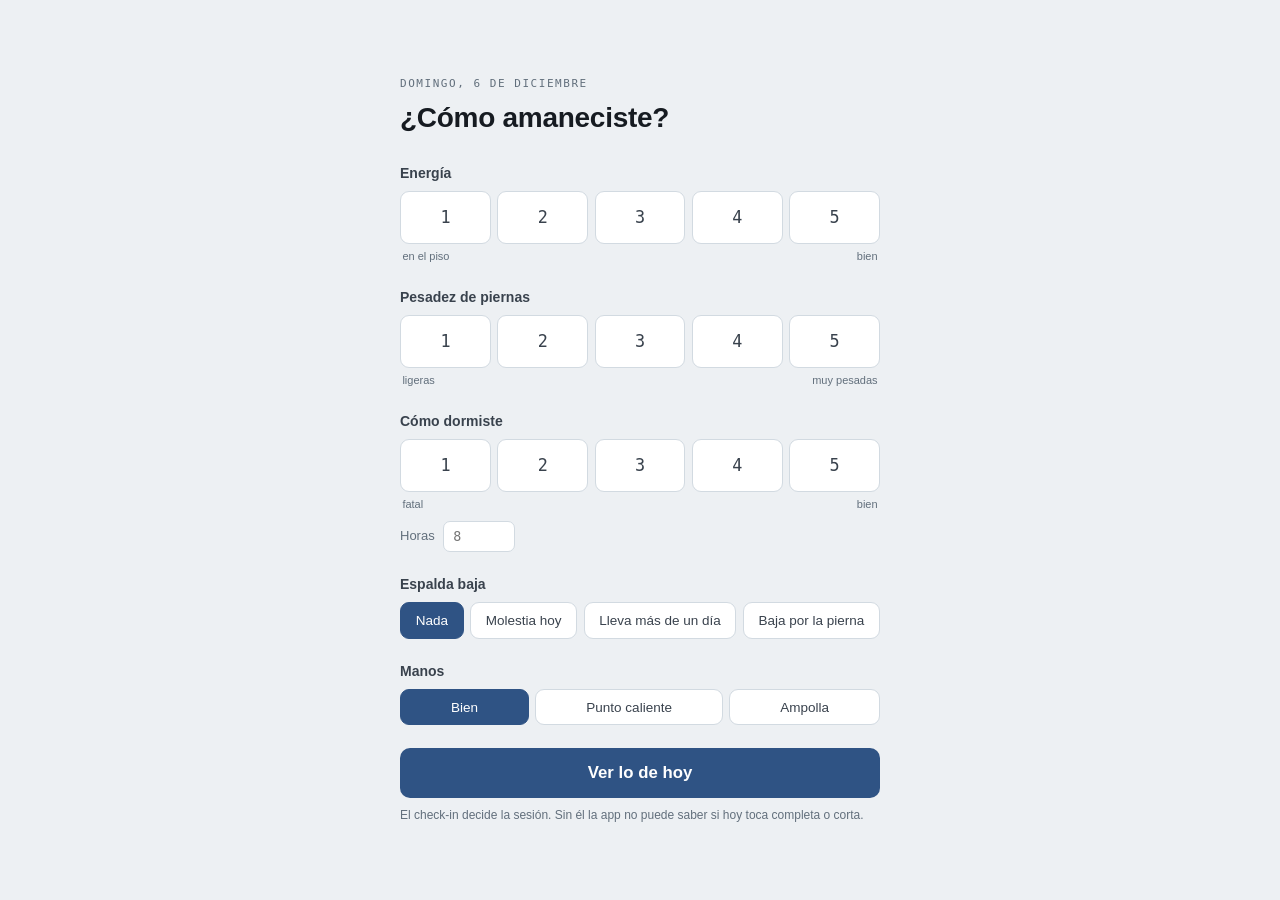
==== app/index.html @ 5e1607e6 "Actualizar rutina — 2026-09-14" ====
<!doctype html>
<html lang="es">
<head>
<meta charset="utf-8">
<meta name="viewport" content="width=device-width,initial-scale=1,viewport-fit=cover">
<title>Entrenamiento</title>
<link rel="manifest" href="manifest.webmanifest">
<meta name="theme-color" content="#2F5384" media="(prefers-color-scheme: light)">
<meta name="theme-color" content="#12161A" media="(prefers-color-scheme: dark)">
<meta name="apple-mobile-web-app-capable" content="yes">
<meta name="apple-mobile-web-app-status-bar-style" content="black-translucent">
<meta name="apple-mobile-web-app-title" content="Entreno">
<link rel="apple-touch-icon" href="icons/icon-180.png">
<link rel="icon" href="icons/icon-192.png">
<link rel="stylesheet" href="app.css">
</head>
<body>

<!-- ============ CHECK-IN — obligatorio y vinculante (Sakti 4) ============ -->
<div id="checkin" class="screen" hidden>
 <div class="ci-wrap">
 <p class="ci-kicker" id="ci-fecha"></p>
 <h1 class="ci-title" id="ci-title">¿Cómo llegas?</h1>

 <div class="ci-q">
 <label>Energía</label>
 <div class="scale" data-field="energia" role="group" aria-label="Energía del 1 al 5">
 <button type="button" data-v="1">1</button><button type="button" data-v="2">2</button><button type="button" data-v="3">3</button><button type="button" data-v="4">4</button><button type="button" data-v="5">5</button>
 </div>
 <div class="scale-ends"><span>en el piso</span><span>bien</span></div>
 </div>

 <div class="ci-q">
 <label>Pesadez de piernas</label>
 <div class="scale" data-field="piernas" role="group" aria-label="Pesadez de piernas del 1 al 5">
 <button type="button" data-v="1">1</button><button type="button" data-v="2">2</button><button type="button" data-v="3">3</button><button type="button" data-v="4">4</button><button type="button" data-v="5">5</button>
 </div>
 <div class="scale-ends"><span>ligeras</span><span>muy pesadas</span></div>
 </div>

 <div class="ci-q">
 <label>Cómo dormiste</label>
 <div class="scale" data-field="sueno_calidad" role="group" aria-label="Calidad del sueño del 1 al 5">
 <button type="button" data-v="1">1</button><button type="button" data-v="2">2</button><button type="button" data-v="3">3</button><button type="button" data-v="4">4</button><button type="button" data-v="5">5</button>
 </div>
 <div class="scale-ends"><span>fatal</span><span>bien</span></div>
 <div class="ci-horas">
 <label for="ci-horas">Horas</label>
 <input type="number" id="ci-horas" min="0" max="14" step="0.5" placeholder="8">
 </div>
 </div>

 <div class="ci-q">
 <label>Espalda baja</label>
 <div class="opcion" data-field="dolor_lumbar" role="group" aria-label="Dolor lumbar">
 <button type="button" data-v="0" aria-pressed="true">Nada</button>
 <button type="button" data-v="1">Molestia hoy</button>
 <button type="button" data-v="2">Lleva más de un día</button>
 <button type="button" data-v="3">Baja por la pierna</button>
 </div>
 </div>

 <div class="ci-q">
 <label>Manos</label>
 <div class="opcion" data-field="manos" role="group" aria-label="Estado de las manos">
 <button type="button" data-v="integra" aria-pressed="true">Bien</button>
 <button type="button" data-v="punto_caliente">Punto caliente</button>
 <button type="button" data-v="ampolla">Ampolla</button>
 </div>
 </div>

 <p class="ci-falta" id="ci-falta" hidden>Falta la energía y la pesadez de piernas: son las dos que deciden lo de hoy.</p>
 <button type="button" class="btn-primary" id="ci-go">Ver lo de hoy</button>
 <p class="ci-pie">El check-in decide la sesión. Sin él la app no puede saber si hoy toca completa o corta.</p>
 </div>
</div>

<!-- ============ APP ============ -->
<div id="app" hidden>
 <nav class="days" aria-label="Día de la semana">
 <div class="days-row" id="days-row"></div>
 <button type="button" class="badbtn" id="btn-min">Día malo — la sesión de 15 minutos</button>
 <div class="topbar">
 <div class="bar"><i id="barfill"></i></div>
 <b id="count">0 / 0</b>
 <span id="aviso" aria-live="polite"></span>
 <button type="button" class="linkbtn" id="btn-panel">progreso</button>
 </div>
 </nav>

 <main class="wrap" id="main"></main>
</div>

<!-- ============ CRONÓMETRO ============ -->
<div id="timer" class="timer" hidden>
 <div class="t-inner">
 <p class="t-label" id="t-label"></p>
 <div class="t-num" id="t-num">0:00</div>
 <p class="t-ex" id="t-ex"></p>
 <div class="t-next" id="t-next" hidden></div>
 <div class="t-actions">
 <button type="button" class="btn-ghost" id="t-less">−15s</button>
 <button type="button" class="btn-ghost" id="t-more">+15s</button>
 </div>
 <button type="button" class="btn-primary" id="t-close">Listo</button>
 </div>
</div>

<!-- ============ PANEL ============ -->
<div id="panel" class="sheet" hidden>
 <div class="sheet-inner">
 <div class="sheet-head">
 <h2>Dónde vas</h2>
 <button type="button" class="linkbtn" id="panel-close">cerrar</button>
 </div>
 <div id="panel-body"></div>
 </div>
</div>

<!-- ============ DIAGRAMA ============ -->
<div id="figbox" class="sheet" hidden>
 <div class="sheet-inner">
 <div class="sheet-head">
 <h2 id="fig-title"></h2>
 <button type="button" class="linkbtn" id="fig-close">cerrar</button>
 </div>
 <div id="fig-body" class="fig-body"></div>
 </div>
</div>

<script type="module" src="js/main.js"></script>
</body>
</html>
---- app/app.css ----
/* ============================================================
   Pole — app de entrenamiento
   Paleta: acero (fuerza) · ocre (cardio/tiempo) · ladrillo (alerta)
   ============================================================ */

:root{
  --ground:#EDF0F3;
  --surface:#FFFFFF;
  --surface-2:#E3E8ED;
  --ink:#161B21;
  --ink-2:#39424D;
  --muted:#626F7C;
  --line:#D2DAE1;
  --line-2:#BAC5CF;
  --steel:#2F5384;
  --steel-soft:#DEE7F3;
  --chalk:#8A5A08;
  --chalk-soft:#F4E9D6;
  --alarm:#9C3327;
  --alarm-soft:#F6E1DD;
  --go:#1F6B4A;
  --go-soft:#DCEDE4;
  --on-steel:#FFFFFF;
  --on-chalk:#FFFFFF;

  --f-display:"Archivo",-apple-system,BlinkMacSystemFont,"Helvetica Neue",sans-serif;
  --f-body:-apple-system,BlinkMacSystemFont,"SF Pro Text","Segoe UI",sans-serif;
  --f-mono:ui-monospace,"SF Mono",Menlo,monospace;

  --safe-t:env(safe-area-inset-top,0px);
  --safe-b:env(safe-area-inset-bottom,0px);
}
@media (prefers-color-scheme: dark){
  :root:not([data-theme="light"]){
    --ground:#12161A; --surface:#1A1F25; --surface-2:#222931;
    --ink:#E5EAEF; --ink-2:#BDC7D1; --muted:#8B98A5;
    --line:#2B333B; --line-2:#3A444E;
    --steel:#8FB4E6; --steel-soft:#1E2C40;
    --chalk:#E0AE5C; --chalk-soft:#33270F;
    --alarm:#E88C7D; --alarm-soft:#3A1F1A;
    --go:#7CC9A0; --go-soft:#152B21;
    --on-steel:#101519; --on-chalk:#101519;
  }
}
:root[data-theme="dark"]{
  --ground:#12161A; --surface:#1A1F25; --surface-2:#222931;
  --ink:#E5EAEF; --ink-2:#BDC7D1; --muted:#8B98A5;
  --line:#2B333B; --line-2:#3A444E;
  --steel:#8FB4E6; --steel-soft:#1E2C40;
  --chalk:#E0AE5C; --chalk-soft:#33270F;
  --alarm:#E88C7D; --alarm-soft:#3A1F1A;
  --go:#7CC9A0; --go-soft:#152B21;
  --on-steel:#101519; --on-chalk:#101519;
}

*{box-sizing:border-box;-webkit-tap-highlight-color:transparent}
/* Obligatorio: sin esto, display:flex de .screen/.timer/.sheet gana sobre [hidden] */
[hidden]{display:none!important}
html{-webkit-text-size-adjust:100%}
body{
  margin:0;background:var(--ground);color:var(--ink);
  font-family:var(--f-body);font-size:16px;line-height:1.5;
  -webkit-font-smoothing:antialiased;
  padding-top:var(--safe-t);
  overscroll-behavior-y:none;
}
h1,h2,h3{font-family:var(--f-display);letter-spacing:-.01em;margin:0}
button{font-family:inherit;font-size:inherit;color:inherit}
:focus-visible{outline:2px solid var(--chalk);outline-offset:2px}

.wrap{max-width:44rem;margin:0 auto;padding:0 1rem calc(3rem + var(--safe-b))}

/* ---------- botones base ---------- */
.btn-primary{
  display:block;width:100%;margin-top:1rem;
  background:var(--steel);color:var(--on-steel);
  border:none;border-radius:10px;padding:.95rem;
  font-family:var(--f-display);font-weight:700;font-size:1.05rem;cursor:pointer
}
.btn-primary:active{opacity:.85}
.btn-ghost{
  display:block;width:100%;margin-top:.5rem;
  background:transparent;color:var(--muted);
  border:1px solid var(--line);border-radius:10px;padding:.7rem;
  font-size:.938rem;cursor:pointer
}
.linkbtn{
  background:none;border:none;color:var(--muted);font-size:.813rem;
  text-decoration:underline;text-underline-offset:2px;cursor:pointer;padding:.2rem
}

/* ============ CHECK-IN ============ */
.screen{min-height:100svh;display:flex;align-items:center;justify-content:center;padding:1.2rem}
.ci-wrap{width:100%;max-width:30rem}
.ci-kicker{
  font-family:var(--f-mono);font-size:.688rem;letter-spacing:.14em;
  text-transform:uppercase;color:var(--muted);margin:0 0 .3rem
}
.ci-title{font-size:1.75rem;font-weight:700;margin:0 0 1.5rem}
.ci-q{margin-bottom:1.4rem}
.ci-q > label{
  display:block;font-size:.875rem;font-weight:600;color:var(--ink-2);margin-bottom:.45rem
}
.scale{display:grid;grid-template-columns:repeat(5,1fr);gap:.4rem}
.scale button{
  background:var(--surface);border:1px solid var(--line);border-radius:9px;
  padding:.95rem 0;font-family:var(--f-mono);font-size:1.05rem;font-weight:500;
  color:var(--ink-2);cursor:pointer
}
.scale button[aria-pressed="true"]{background:var(--steel);border-color:var(--steel);color:var(--on-steel)}
.scale-ends{
  display:flex;justify-content:space-between;
  font-size:.688rem;color:var(--muted);padding:.28rem .15rem 0
}
.flags{display:flex;flex-direction:column;gap:.4rem}
.flag{
  text-align:left;background:var(--surface);border:1px solid var(--line);
  border-radius:9px;padding:.75rem .85rem;font-size:.875rem;
  color:var(--ink-2);cursor:pointer;line-height:1.35
}
.flag[aria-pressed="true"]{background:var(--alarm-soft);border-color:var(--alarm);color:var(--ink)}

/* ============ VEREDICTO ============ */
.verdict{border-radius:12px;padding:1.3rem;border:1px solid var(--line);background:var(--surface)}
.verdict.go{background:var(--go-soft);border-color:var(--go)}
.verdict.warn{background:var(--chalk-soft);border-color:var(--chalk)}
.verdict.stop{background:var(--alarm-soft);border-color:var(--alarm)}
.verdict .v-kicker{
  font-family:var(--f-mono);font-size:.688rem;letter-spacing:.12em;
  text-transform:uppercase;margin:0 0 .35rem
}
.verdict.go .v-kicker{color:var(--go)}
.verdict.warn .v-kicker{color:var(--chalk)}
.verdict.stop .v-kicker{color:var(--alarm)}
.verdict h2{font-size:1.4rem;font-weight:700;margin:0 0 .5rem;text-wrap:balance}
.verdict p{margin:0 0 .55rem;font-size:.938rem;color:var(--ink-2)}
.verdict p:last-child{margin-bottom:0}

/* ============ SELECTOR DE DÍAS ============ */
.days{
  position:sticky;top:0;z-index:20;background:var(--ground);
  padding:.75rem 1rem .55rem;border-bottom:1px solid var(--line);
  max-width:44rem;margin:0 auto
}
.days-row{display:grid;grid-template-columns:repeat(7,1fr);gap:.3rem}
.daybtn{
  background:var(--surface);border:1px solid var(--line);border-radius:7px;
  padding:.5rem .1rem .42rem;cursor:pointer;color:var(--ink-2);
  display:flex;flex-direction:column;align-items:center;gap:.3rem;
  font-family:var(--f-display);font-weight:700;font-size:.938rem
}
.daybtn i{
  width:5px;height:5px;border-radius:50%;display:block;
  background:var(--dot,transparent);border:1px solid var(--dotb,var(--line-2))
}
.daybtn[data-kind="fuerza"]{--dot:var(--steel);--dotb:var(--steel)}
.daybtn[data-kind="cardio"]{--dot:var(--chalk);--dotb:var(--chalk)}
.daybtn[data-kind="movilidad"]{--dot:var(--muted);--dotb:var(--muted)}
.daybtn[data-kind="libre"]{--dot:transparent;--dotb:var(--line-2)}
.daybtn[aria-pressed="true"]{background:var(--steel);border-color:var(--steel);color:var(--on-steel)}
.daybtn[aria-pressed="true"] i{background:var(--on-steel);border-color:var(--on-steel)}
.daybtn[data-kind="libre"][aria-pressed="true"] i{background:transparent}
.daybtn.hecho::after{
  content:"";width:100%;height:2px;background:var(--go);border-radius:1px;margin-top:.1rem
}

.badbtn{
  width:100%;margin-top:.35rem;background:var(--surface);color:var(--ink-2);
  border:1px dashed var(--line-2);border-radius:7px;padding:.42rem;
  font-size:.813rem;font-weight:500;cursor:pointer
}
.badbtn[aria-pressed="true"]{background:var(--chalk);border-color:var(--chalk);border-style:solid;color:var(--on-chalk)}

.topbar{display:flex;align-items:center;gap:.6rem;padding-top:.5rem}
.bar{flex:1;height:4px;background:var(--surface-2);border-radius:2px;overflow:hidden}
.bar i{display:block;height:100%;width:0;background:var(--go);transition:width .2s}
.topbar b{
  font-family:var(--f-mono);font-size:.75rem;font-weight:500;
  color:var(--muted);font-variant-numeric:tabular-nums
}
#aviso{
  font-size:.75rem;font-weight:600;color:var(--go);
  opacity:0;transition:opacity .2s;white-space:nowrap
}
#aviso.visible{opacity:1}

/* ============ CABECERA DEL DÍA ============ */
.day-head{border-top:2px solid var(--ink);padding-top:.7rem;margin-top:1.5rem}
.day-head .letra{
  font-family:var(--f-display);font-weight:700;font-size:.75rem;
  letter-spacing:.12em;text-transform:uppercase;color:var(--steel)
}
.day-head h2{font-size:1.4rem;font-weight:700;margin:.1rem 0 0}
.day-note{margin:.45rem 0 .9rem;font-size:.875rem;color:var(--ink-2)}

/* selector de variante (bici / caminata) */
.variantes{display:grid;grid-template-columns:1fr 1fr;gap:.4rem;margin:0 0 .9rem}
.varbtn{
  background:var(--surface);border:1px solid var(--line);border-radius:8px;
  padding:.6rem;font-weight:600;font-size:.875rem;color:var(--ink-2);cursor:pointer
}
.varbtn[aria-pressed="true"]{background:var(--chalk);border-color:var(--chalk);color:var(--on-chalk)}

/* ============ EJERCICIOS ============ */
.ex-list{list-style:none;margin:0;padding:0;display:flex;flex-direction:column;gap:.5rem}
.ex{
  background:var(--surface);border:1px solid var(--line);border-radius:9px;padding:.8rem .85rem
}
.ex.done{background:var(--surface-2)}
.ex.done .ex-name{color:var(--muted);text-decoration:line-through}
.ex.bloqueado{opacity:.5}

.ex-head{display:flex;justify-content:space-between;gap:.7rem;align-items:baseline}
.ex-name{font-weight:600;font-size:1rem;line-height:1.25}
.ex-num{font-family:var(--f-mono);font-size:.75rem;color:var(--muted);margin-right:.4rem;font-weight:400}
.ex-dose{
  font-family:var(--f-mono);font-size:.813rem;font-weight:500;
  white-space:nowrap;font-variant-numeric:tabular-nums;color:var(--ink)
}

/* ---------- aviso de agarre ---------- */
.agarre{
  margin-top:1.4rem;background:var(--chalk-soft);border:1px solid var(--chalk);
  border-radius:9px;padding:.9rem 1rem
}
.agarre h3{font-family:var(--f-display);font-size:1rem;font-weight:700;color:var(--chalk);margin-bottom:.5rem}
.agarre p{margin:0 0 .5rem;font-size:.875rem;color:var(--ink-2);line-height:1.45}
.agarre p:last-of-type{margin-bottom:0}
.agarre strong{color:var(--ink)}
.agarre-mas{margin-top:.6rem;border-top:1px solid var(--chalk);padding-top:.5rem}
.agarre-mas summary{
  font-size:.813rem;font-weight:600;color:var(--chalk);cursor:pointer;list-style:none
}
.agarre-mas summary::-webkit-details-marker{display:none}
.agarre-mas summary::after{content:" ▾"}
.agarre-mas ul{margin:.45rem 0 0;padding-left:1.05rem;display:flex;flex-direction:column;gap:.25rem}
.agarre-mas li{font-size:.813rem;color:var(--ink-2)}

/* ---------- mapa de escalones ---------- */
.prog{margin-bottom:1rem}
.prog h3{font-family:var(--f-display);font-size:.938rem;font-weight:600;margin-bottom:.5rem}
.pr{background:var(--surface);border:1px solid var(--line);border-radius:9px;padding:.6rem .75rem;margin-bottom:.35rem}
.pr-top{display:flex;justify-content:space-between;gap:.7rem;align-items:baseline}
.pr-nom{font-size:.875rem;font-weight:600;line-height:1.2}
.pr-obj{
  font-family:var(--f-mono);font-size:.813rem;color:var(--steel);
  font-weight:500;white-space:nowrap;font-variant-numeric:tabular-nums
}
.pr-esc{display:flex;align-items:center;gap:.3rem;margin-top:.4rem;flex-wrap:wrap}
.pt{width:16px;height:4px;border-radius:2px;background:var(--surface-2);display:block;flex:none}
.pt.hecho{background:var(--go)}
.pt.aqui{background:var(--steel);width:22px}
.pr-txt{font-size:.75rem;color:var(--muted);margin-left:.25rem;line-height:1.3}

/* ---------- lo que la app decidió para hoy ---------- */
.plan{
  margin-top:.6rem;padding:.6rem .7rem;border-radius:8px;
  background:var(--steel-soft);border:1px solid var(--steel)
}
.plan-esc{display:flex;align-items:baseline;gap:.5rem;flex-wrap:wrap}
.plan-n{
  font-family:var(--f-mono);font-size:.625rem;letter-spacing:.08em;
  text-transform:uppercase;color:var(--steel);font-weight:500;
  border:1px solid var(--steel);border-radius:20px;padding:.05rem .4rem;flex:none
}
.plan-v{font-size:.875rem;font-weight:600;color:var(--ink);line-height:1.25}
.plan-prev{
  margin:.4rem 0 0;font-size:.813rem;color:var(--ink-2);
  font-variant-numeric:tabular-nums
}
.plan-prev b{font-family:var(--f-mono);color:var(--ink)}
.plan-nota{margin:.25rem 0 0;font-size:.813rem;color:var(--ink-2);line-height:1.35}
.plan-ajuste{display:flex;align-items:center;gap:.4rem;margin-top:.55rem;flex-wrap:wrap}
.aj{
  background:var(--surface);border:1px solid var(--steel);border-radius:6px;
  padding:.3rem .55rem;font-size:.75rem;font-weight:600;color:var(--steel);cursor:pointer
}
.aj:disabled{opacity:.35;cursor:default;border-color:var(--line-2);color:var(--muted)}
.aj-nota{font-size:.688rem;color:var(--muted)}

.ex-claves{margin:.45rem 0 0;padding:0 0 0 .95rem;display:flex;flex-direction:column;gap:.22rem}
.ex-claves li{font-size:.844rem;color:var(--ink-2);line-height:1.4}
.ex-prog{
  margin:.45rem 0 0;font-size:.813rem;color:var(--muted);
  background:var(--surface-2);border-radius:6px;padding:.35rem .5rem
}
.ex-prog b{color:var(--ink-2);font-weight:600}

/* series */
.series{display:flex;gap:.4rem;flex-wrap:wrap;margin-top:.7rem;align-items:center}
.serie{
  width:2.6rem;height:2.6rem;border-radius:8px;
  background:var(--surface);border:1.5px solid var(--line-2);
  font-family:var(--f-mono);font-size:.938rem;color:var(--muted);cursor:pointer
}
.serie[aria-pressed="true"]{background:var(--go);border-color:var(--go);color:var(--on-steel)}
:root[data-theme="dark"] .serie[aria-pressed="true"],
:root:not([data-theme="light"]) .serie[aria-pressed="true"]{color:var(--on-chalk)}

.ex-tools{display:flex;gap:.4rem;flex-wrap:wrap;margin-top:.6rem}
.tool{
  background:var(--surface-2);border:1px solid var(--line);border-radius:7px;
  padding:.42rem .65rem;font-size:.813rem;color:var(--ink-2);cursor:pointer;
  text-decoration:none;display:inline-block
}
.tool.play{background:var(--steel-soft);border-color:var(--steel);color:var(--steel);font-weight:600}
.tool.fig{background:var(--chalk-soft);border-color:var(--chalk);color:var(--chalk);font-weight:600}

.ex-log{display:flex;gap:.4rem;align-items:center;margin-top:.6rem}
.ex-log input{
  width:7.5rem;background:var(--ground);border:1px solid var(--line);
  border-radius:7px;padding:.42rem .55rem;font-family:var(--f-mono);
  font-size:.875rem;color:var(--ink)
}
.ex-log label{font-size:.75rem;color:var(--muted)}

/* ============ BLOQUES SIMPLES ============ */
.block{margin-top:1.6rem}
.block-head{display:flex;align-items:baseline;gap:.55rem;flex-wrap:wrap}
.block-head h3{font-size:1.05rem;font-weight:600}
.block-mins{
  font-family:var(--f-mono);font-size:.688rem;letter-spacing:.1em;
  text-transform:uppercase;color:var(--muted)
}
.block-note{margin:.25rem 0 .7rem;font-size:.875rem;color:var(--ink-2)}
.block-count{
  margin-left:auto;font-family:var(--f-mono);font-size:.75rem;font-weight:500;
  color:var(--muted);font-variant-numeric:tabular-nums;
  background:var(--surface-2);border-radius:20px;padding:.1rem .45rem
}
.block-count.full{background:var(--go);color:var(--on-steel)}
:root[data-theme="dark"] .block-count.full,
:root:not([data-theme="light"]) .block-count.full{color:var(--on-chalk)}

.simple{
  list-style:none;margin:0;padding:.15rem .85rem;
  background:var(--surface);border:1px solid var(--line);border-radius:9px
}
.simple li{
  display:grid;grid-template-columns:auto 1fr auto;gap:.7rem;align-items:start;
  padding:.6rem 0;border-bottom:1px solid var(--line)
}
.simple li:last-child{border-bottom:none}
/* el tachado va solo en el nombre: line-through se hereda y no se puede cancelar en un hijo */
.simple li.done .t{color:var(--muted);text-decoration:line-through}
.simple li.done .para{color:var(--muted);opacity:.7}
.simple .n{font-size:.875rem;line-height:1.3}
.simple .para{display:block;font-size:.75rem;color:var(--muted);margin-top:.1rem}
.simple .acts{display:flex;align-items:center;gap:.4rem}
.simple .d{
  font-family:var(--f-mono);font-size:.75rem;color:var(--muted);
  white-space:nowrap;font-variant-numeric:tabular-nums
}
.simple .logro{display:flex;align-items:center;gap:.4rem;margin-top:.35rem}
.simple .logro input{
  width:6rem;background:var(--ground);border:1px solid var(--line);
  border-radius:6px;padding:.28rem .45rem;font-family:var(--f-mono);
  font-size:.813rem;color:var(--ink);transition:border-color .2s,background .2s
}
.simple .logro label{font-size:.688rem;color:var(--muted)}
.simple li.done .logro input{border-color:var(--line-2)}

/* confirmación de guardado, en cualquier campo */
.ex-log input.ok, .simple .logro input.ok{border-color:var(--go);background:var(--go-soft)}

.mini{
  display:inline-flex;align-items:center;justify-content:center;
  width:1.7rem;height:1.7rem;flex:none;
  background:var(--surface-2);border:1px solid var(--line);border-radius:6px;
  color:var(--steel);font-size:.75rem;text-decoration:none;cursor:pointer;line-height:1
}
.mini.fig{color:var(--chalk)}
.chk-sm{width:1.5rem;height:1.5rem;margin:0}
.chk-sm:checked::after{left:.48rem;top:.22rem;width:.3rem;height:.68rem}

/* ============ DÍA LIBRE ============ */
.libre{
  margin-top:1rem;background:var(--surface);border:1px solid var(--line);
  border-radius:10px;padding:1.1rem
}
.libre p{margin:0 0 .75rem;font-size:.938rem;color:var(--ink-2)}
.libre p:last-child{margin-bottom:0}
.libre strong{color:var(--ink)}

/* ============ REGLA + ALERTAS ============ */
.regla{
  border-left:3px solid var(--alarm);background:var(--alarm-soft);
  padding:.7rem .85rem;border-radius:0 6px 6px 0;margin-top:1.5rem
}
.regla p{margin:0;font-size:.875rem;color:var(--ink-2)}
.regla strong{color:var(--ink)}

.alertas{
  margin-top:1.4rem;border:1px solid var(--alarm);background:var(--alarm-soft);
  border-radius:9px;padding:.85rem 1rem
}
.alertas h3{font-size:.938rem;color:var(--alarm);margin-bottom:.5rem}
.alertas ul{margin:0;padding-left:1.05rem;display:flex;flex-direction:column;gap:.35rem}
.alertas li{font-size:.844rem;color:var(--ink-2)}
.alertas b{color:var(--ink)}

.foot{margin-top:1.6rem;font-size:.813rem;color:var(--muted)}
.foot p{margin:0 0 .6rem}
.foot strong{color:var(--ink-2)}
.foot .fin{
  display:flex;gap:.5rem;flex-wrap:wrap;
  margin-top:1rem;padding-top:1rem;border-top:1px solid var(--line)
}

/* ---------- cierre de sesión ---------- */
.cierre{
  margin-top:1.6rem;background:var(--surface);border:1px solid var(--line);
  border-radius:10px;padding:1rem;text-align:center
}
.cierre.hecho{background:var(--go-soft);border-color:var(--go)}
.ci-det{margin:0 0 .2rem;font-size:.875rem;color:var(--ink-2)}
.ci-det b{font-family:var(--f-mono);color:var(--ink)}
.ci-ok{margin:0 0 .25rem;font-family:var(--f-display);font-size:1.05rem;font-weight:700;color:var(--go)}
.ci-pie{margin:.5rem 0 0;font-size:.75rem;color:var(--muted)}
.cierre .btn-primary{margin-top:.6rem}
.cierre .btn-ghost{margin-top:.5rem}

.cierre-res .cr-tit{
  margin:0 0 .7rem;font-family:var(--f-display);font-size:1.25rem;font-weight:700
}
ul.rc{list-style:none;margin:0;padding:0;display:flex;flex-direction:column;gap:.4rem}
ul.rc li{
  background:var(--surface);border:1px solid var(--line);border-left-width:3px;
  border-radius:8px;padding:.55rem .7rem
}
ul.rc li b{display:block;font-size:.875rem}
ul.rc li span{
  display:block;font-size:.813rem;color:var(--ink-2);margin-top:.1rem;
  font-variant-numeric:tabular-nums
}
ul.rc li.rc-sube{border-left-color:var(--go)}
ul.rc li.rc-baja{border-left-color:var(--chalk)}
ul.rc li.rc-igual{border-left-color:var(--line-2)}

/* ============ CRONÓMETRO ============ */
.timer{
  position:fixed;inset:0;z-index:100;
  background:var(--ground);display:flex;align-items:center;justify-content:center;
  padding:calc(1.5rem + var(--safe-t)) 1.5rem calc(1.5rem + var(--safe-b))
}
.timer.ring{background:var(--go-soft)}
.t-inner{width:100%;max-width:24rem;text-align:center}
.t-label{
  font-family:var(--f-mono);font-size:.75rem;letter-spacing:.14em;
  text-transform:uppercase;color:var(--muted);margin:0 0 .5rem
}
.t-num{
  font-family:var(--f-mono);font-size:4.6rem;font-weight:500;line-height:1;
  font-variant-numeric:tabular-nums;color:var(--ink)
}
.timer.ring .t-num{color:var(--go)}
.t-ex{margin:.7rem 0 0;font-size:1rem;font-weight:600;color:var(--ink-2)}
.t-next{
  margin-top:1.3rem;padding:.85rem .9rem;text-align:left;
  background:var(--surface);border:1px solid var(--line);border-radius:10px
}
.tn-kicker{
  margin:0;font-family:var(--f-mono);font-size:.688rem;letter-spacing:.12em;
  text-transform:uppercase;color:var(--muted)
}
.tn-name{margin:.15rem 0 0;font-family:var(--f-display);font-size:1.15rem;font-weight:700;line-height:1.2}
.tn-dose{
  margin:.2rem 0 0;font-family:var(--f-mono);font-size:.875rem;
  color:var(--steel);font-weight:500;font-variant-numeric:tabular-nums
}
.tn-clave{margin:.4rem 0 0;font-size:.813rem;color:var(--ink-2);line-height:1.35}

.t-actions{display:grid;grid-template-columns:1fr 1fr;gap:.5rem;margin-top:1.2rem}
.t-actions .btn-ghost{margin-top:0}

/* ============ HOJAS (panel / infografía) ============ */
.sheet{
  position:fixed;inset:0;z-index:90;background:rgba(0,0,0,.35);
  display:flex;align-items:flex-end;justify-content:center
}
.sheet-inner{
  width:100%;max-width:44rem;max-height:90svh;overflow-y:auto;
  background:var(--ground);border-radius:14px 14px 0 0;
  padding:1rem 1rem calc(2rem + var(--safe-b))
}
.sheet-head{
  display:flex;justify-content:space-between;align-items:baseline;
  gap:1rem;margin-bottom:.9rem;position:sticky;top:0;
  background:var(--ground);padding-bottom:.5rem
}
.sheet-head h2{font-size:1.15rem;font-weight:700}

.stats{display:grid;grid-template-columns:1fr 1fr;gap:.5rem}
.stat{background:var(--surface);border:1px solid var(--line);border-radius:9px;padding:.75rem .8rem}
.stat b{
  display:block;font-family:var(--f-mono);font-size:1.75rem;font-weight:500;
  line-height:1.1;color:var(--ink);font-variant-numeric:tabular-nums
}
.stat span{display:block;font-size:.75rem;color:var(--muted);margin-top:.2rem}
.stat.wide{grid-column:1/-1}

.puerta{
  margin-top:.8rem;background:var(--surface);border:1px solid var(--line);
  border-radius:9px;padding:.85rem
}
.puerta h3{font-size:.938rem;margin-bottom:.5rem}
.puerta ul{list-style:none;margin:0;padding:0;display:flex;flex-direction:column;gap:.38rem}
.puerta li{display:flex;gap:.5rem;align-items:baseline;font-size:.875rem;color:var(--ink-2)}
.puerta li .mark{font-family:var(--f-mono);font-weight:500;flex:none;width:1.2rem}
.puerta li.ok .mark{color:var(--go)}
.puerta li.no .mark{color:var(--muted)}
.puerta .verdicto{margin:.7rem 0 0;font-size:.875rem;color:var(--ink-2)}

/* ---------- estado del modo sin conexión ---------- */
.offline{border-radius:9px;padding:.8rem .85rem;border:1px solid var(--line);background:var(--surface)}
.offline.ok{background:var(--go-soft);border-color:var(--go)}
.offline.warn{background:var(--chalk-soft);border-color:var(--chalk)}
.offline.bad{background:var(--alarm-soft);border-color:var(--alarm)}
.off-head{display:flex;align-items:center;gap:.5rem;font-size:.938rem}
.off-dot{width:9px;height:9px;border-radius:50%;flex:none;background:var(--muted)}
.offline.ok .off-dot{background:var(--go)}
.offline.warn .off-dot{background:var(--chalk)}
.offline.bad .off-dot{background:var(--alarm)}
.off-det{margin:.35rem 0 0;font-size:.844rem;color:var(--ink-2);line-height:1.4}
.offline .btn-ghost{margin-top:.6rem;background:var(--surface)}

/* ---------- historial de sesiones ---------- */
.hist{margin-top:1.1rem}
.hist h3{font-family:var(--f-display);font-size:.938rem;font-weight:600;margin-bottom:.5rem}
.hist-vacio{font-size:.875rem;color:var(--muted);margin:0}
.hs{
  background:var(--surface);border:1px solid var(--line);border-radius:9px;
  margin-bottom:.35rem;overflow:hidden
}
.hs summary{
  display:flex;align-items:center;gap:.7rem;padding:.65rem .8rem;
  cursor:pointer;list-style:none
}
.hs summary::-webkit-details-marker{display:none}
.hs-fecha{
  font-family:var(--f-mono);font-size:.75rem;color:var(--muted);
  white-space:nowrap;min-width:5.6rem
}
.hs-dia{flex:1;font-size:.875rem;font-weight:600;line-height:1.2}
.hs-marca{
  font-family:var(--f-mono);font-size:.75rem;color:var(--muted);
  background:var(--surface-2);border-radius:20px;padding:.1rem .5rem;flex:none
}
.hs-marca.ok{background:var(--go);color:var(--on-steel)}
:root[data-theme="dark"] .hs-marca.ok,
:root:not([data-theme="light"]) .hs-marca.ok{color:var(--on-chalk)}
.hs-cuerpo{padding:0 .8rem .75rem;border-top:1px solid var(--line);padding-top:.6rem}
.hs-meta{margin:0 0 .35rem;font-size:.813rem;color:var(--muted)}
.hs-sin{font-style:italic}
.hs-logros{margin:.2rem 0 0;padding-left:1rem;display:flex;flex-direction:column;gap:.2rem}
.hs-logros li{font-size:.813rem;color:var(--ink-2)}
.hs-logros b{font-family:var(--f-mono);color:var(--ink)}

.aviso-csv{margin:.4rem 0 0;font-size:.75rem;color:var(--muted);line-height:1.35}
.semanas{margin-top:.9rem;display:flex;flex-direction:column;gap:.4rem}
.sem{background:var(--surface);border:1px solid var(--line);border-radius:9px;padding:.65rem .75rem}
.sem.actual{border-color:var(--steel);background:var(--steel-soft)}
.sem b{
  font-family:var(--f-mono);font-size:.688rem;letter-spacing:.08em;
  text-transform:uppercase;color:var(--steel)
}
.sem span{display:block;font-size:.813rem;color:var(--ink-2);margin-top:.15rem}

.fig-body{background:var(--surface);border:1px solid var(--line);border-radius:9px;padding:.8rem}
.fig-body svg,.fig-body img{width:100%;height:auto;display:block}
.fig-claves{margin:.8rem 0 0;padding-left:1.05rem;display:flex;flex-direction:column;gap:.3rem}
.fig-claves li{font-size:.875rem;color:var(--ink-2)}

@media (min-width:34rem){
  .stats{grid-template-columns:repeat(3,1fr)}
}
@media (prefers-reduced-motion: reduce){
  *{transition:none!important;animation:none!important}
}

/* ============================================================
   Elementos del sistema de progresión
   ============================================================ */

/* check-in ampliado */
.opcion{display:flex;flex-wrap:wrap;gap:.4rem}
.opcion button{
  flex:1 1 auto;background:var(--surface);border:1px solid var(--line);
  border-radius:9px;padding:.6rem .7rem;font-size:.844rem;color:var(--ink-2);cursor:pointer
}
.opcion button[aria-pressed="true"]{background:var(--steel);border-color:var(--steel);color:var(--on-steel)}
.opcion button[data-v="3"][aria-pressed="true"],
.opcion button[data-v="ampolla"][aria-pressed="true"]{background:var(--alarm);border-color:var(--alarm)}
.ci-horas{display:flex;align-items:center;gap:.5rem;margin-top:.5rem}
.ci-horas label{font-size:.813rem;color:var(--muted)}
.ci-horas input{
  width:4.5rem;background:var(--surface);border:1px solid var(--line);
  border-radius:7px;padding:.45rem .6rem;font-family:var(--f-mono);color:var(--ink)
}
.ci-falta{margin:.6rem 0 0;font-size:.844rem;color:var(--alarm)}

/* motivo del bloqueo o del recorte */
.motivo{border-radius:9px;padding:.8rem .9rem;margin:.6rem 0 0}
.motivo.stop{background:var(--alarm-soft);border:1px solid var(--alarm)}
.motivo.warn{background:var(--chalk-soft);border:1px solid var(--chalk)}
.motivo p{margin:0;font-size:.875rem;color:var(--ink-2);line-height:1.45}

/* RPE en el registro */
.ex-log .rpe{width:3.4rem}
.rpe-lbl{font-size:.688rem;color:var(--muted)}
.tool.activo{background:var(--chalk);border-color:var(--chalk);color:var(--on-chalk)}
.tag-tut{
  font-family:var(--f-mono);font-size:.625rem;background:var(--chalk-soft);
  color:var(--chalk);border-radius:20px;padding:.05rem .35rem;margin-left:.25rem
}

/* árbol */
.arbol{margin-bottom:1rem}
.arbol h3{font-family:var(--f-display);font-size:.938rem;font-weight:600;margin-bottom:.3rem}
.arbol-meta{margin:0 0 .6rem;font-size:.813rem;color:var(--muted);line-height:1.4}
.arbol-lista{display:flex;flex-direction:column;gap:.2rem}
.nodo{
  display:flex;align-items:center;gap:.6rem;padding:.42rem .6rem;
  background:var(--surface);border:1px solid var(--line);border-radius:7px
}
.nodo.dominado{background:var(--go-soft);border-color:var(--go)}
.nodo.disponible{border-color:var(--steel)}
.nodo.bloqueado{opacity:.5}
.nodo-id{
  font-family:var(--f-mono);font-size:.625rem;color:var(--muted);
  min-width:3.6rem;letter-spacing:.04em
}
.nodo-nom{flex:1;font-size:.813rem;line-height:1.25}
.nodo-est{font-size:.813rem;flex:none}
.nodo.dominado .nodo-est{color:var(--go)}
.arbol-hoy{margin:.5rem 0 0;font-size:.75rem;color:var(--steel);line-height:1.4}

/* puerta médica */
.puerta-med{
  margin-top:.9rem;background:var(--chalk-soft);border:1px solid var(--chalk);
  border-radius:9px;padding:.85rem
}
.puerta-med.ok{background:var(--go-soft);border-color:var(--go)}
.puerta-med h3{font-family:var(--f-display);font-size:.938rem;margin-bottom:.35rem}
.pm-nota{margin:0 0 .6rem;font-size:.844rem;color:var(--ink-2);line-height:1.45}
.pm-campos{display:flex;gap:.6rem;flex-wrap:wrap}
.pm-campos label{display:flex;flex-direction:column;gap:.2rem;font-size:.75rem;color:var(--muted)}
.pm-campos input{
  background:var(--surface);border:1px solid var(--line);border-radius:7px;
  padding:.42rem .5rem;font-family:var(--f-mono);font-size:.813rem;color:var(--ink)
}

/* editor de calendario */
.cal-nota{font-size:.844rem;color:var(--ink-2);margin:0 0 .8rem;line-height:1.45}
.cal-fila{
  display:flex;align-items:center;justify-content:space-between;gap:.8rem;
  background:var(--surface);border:1px solid var(--line);border-radius:8px;
  padding:.5rem .7rem;margin-bottom:.3rem
}
.cal-fila span{font-size:.875rem;font-weight:600}
.cal-fila select{
  background:var(--ground);border:1px solid var(--line);border-radius:6px;
  padding:.35rem .5rem;font-size:.813rem;color:var(--ink);max-width:60%
}
.cal-aviso{margin:.6rem 0 0;font-size:.844rem;color:var(--alarm);min-height:1.2em}

/* aviso de almacenamiento lleno */
.aviso-cuota{
  background:var(--alarm);color:#fff;padding:.7rem 1rem;font-size:.875rem;
  font-weight:600;text-align:center;line-height:1.4
}
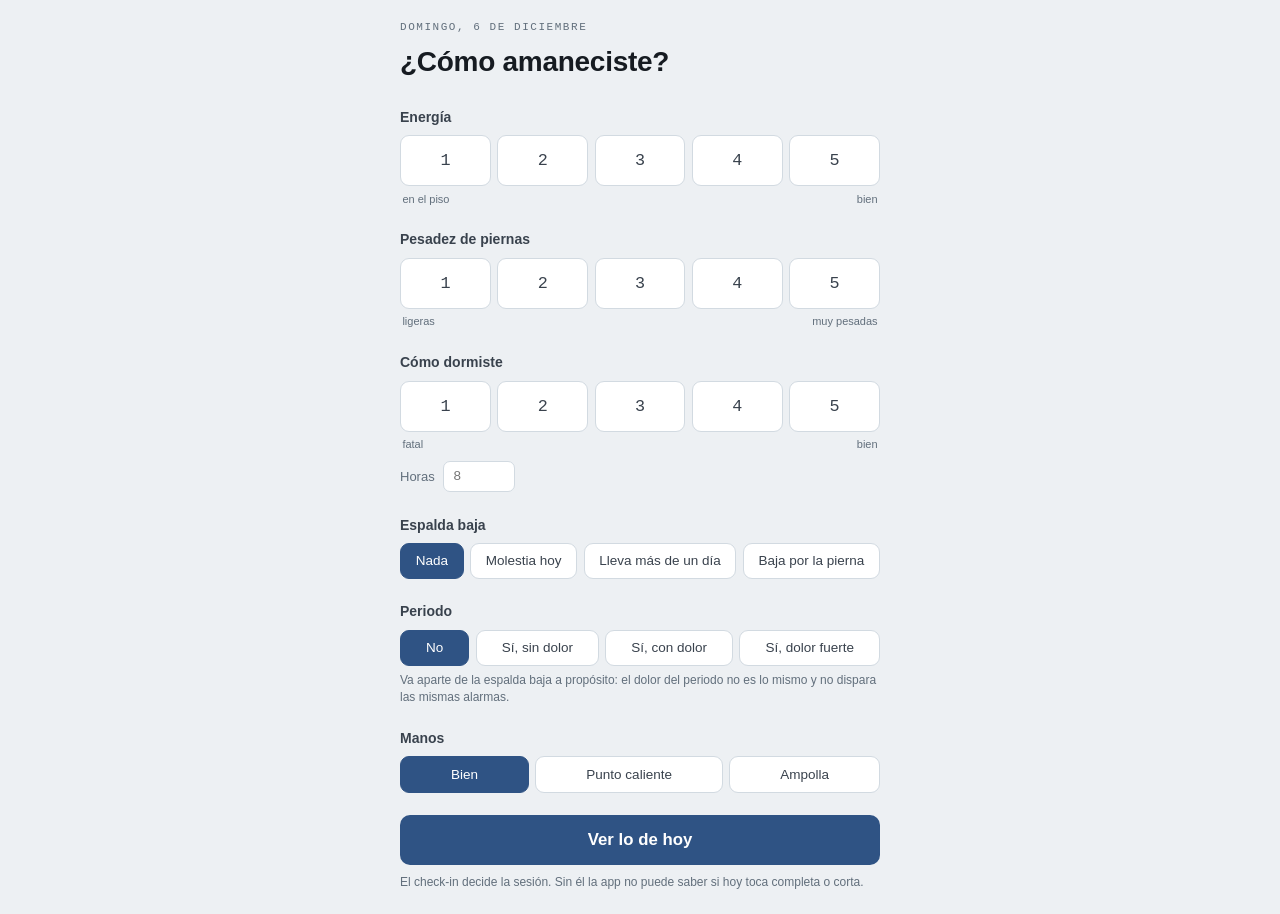
==== commit cd1c4e2f: "Actualizar rutina — 2026-09-21" ====
--- a/app/index.html
+++ b/app/index.html
@@ -12,6 +12,12 @@
 <meta name="apple-mobile-web-app-title" content="Entreno">
 <link rel="apple-touch-icon" href="icons/icon-180.png">
 <link rel="icon" href="icons/icon-192.png">
+<!-- Con un token de escritura en este origen, el CSP deja de ser teatro:
+ es lo que impide que un script ajeno lo exfiltre. (Bruja, condición 5) -->
+<meta http-equiv="Content-Security-Policy"
+ content="default-src 'self'; script-src 'self'; style-src 'self' 'unsafe-inline';
+ img-src 'self' data:; connect-src 'self' https://api.github.com;
+ object-src 'none'; base-uri 'none'; form-action 'none'">
 <link rel="stylesheet" href="app.css">
 </head>
 <body>
@@ -58,6 +64,17 @@
  <button type="button" data-v="2">Lleva más de un día</button>
  <button type="button" data-v="3">Baja por la pierna</button>
  </div>
+ </div>
+
+ <div class="ci-q">
+ <label>Periodo</label>
+ <div class="opcion" data-field="ciclo" role="group" aria-label="Periodo">
+ <button type="button" data-v="0" aria-pressed="true">No</button>
+ <button type="button" data-v="1">Sí, sin dolor</button>
+ <button type="button" data-v="2">Sí, con dolor</button>
+ <button type="button" data-v="3">Sí, dolor fuerte</button>
+ </div>
+ <p class="ci-pie-q">Va aparte de la espalda baja a propósito: el dolor del periodo no es lo mismo y no dispara las mismas alarmas.</p>
  </div>
 
  <div class="ci-q">
--- a/app/app.css
+++ b/app/app.css
@@ -210,12 +210,14 @@
 .ex.done .ex-name{color:var(--muted);text-decoration:line-through}
 .ex.bloqueado{opacity:.5}
 
-.ex-head{display:flex;justify-content:space-between;gap:.7rem;align-items:baseline}
-.ex-name{font-weight:600;font-size:1rem;line-height:1.25}
+/* Con flex-wrap, una dosis larga baja a su propia línea en vez de
+   empujar el nombre fuera de la pantalla. */
+.ex-head{display:flex;flex-wrap:wrap;justify-content:space-between;gap:.2rem .7rem;align-items:baseline}
+.ex-name{font-weight:600;font-size:1rem;line-height:1.25;min-width:0;flex:1 1 auto;overflow-wrap:anywhere}
 .ex-num{font-family:var(--f-mono);font-size:.75rem;color:var(--muted);margin-right:.4rem;font-weight:400}
 .ex-dose{
-  font-family:var(--f-mono);font-size:.813rem;font-weight:500;
-  white-space:nowrap;font-variant-numeric:tabular-nums;color:var(--ink)
+  font-family:var(--f-mono);font-size:.813rem;font-weight:500;flex:0 1 auto;
+  white-space:normal;overflow-wrap:anywhere;font-variant-numeric:tabular-nums;color:var(--ink)
 }
 
 /* ---------- aviso de agarre ---------- */
@@ -336,20 +338,26 @@
   list-style:none;margin:0;padding:.15rem .85rem;
   background:var(--surface);border:1px solid var(--line);border-radius:9px
 }
+/* minmax(0,1fr) y no 1fr: sin el mínimo en 0, un hijo largo (la dosis) empuja
+   la columna y el texto se sale de la pantalla en vez de partirse. */
 .simple li{
-  display:grid;grid-template-columns:auto 1fr auto;gap:.7rem;align-items:start;
+  display:grid;grid-template-columns:auto minmax(0,1fr) auto;gap:.7rem;align-items:start;
   padding:.6rem 0;border-bottom:1px solid var(--line)
 }
 .simple li:last-child{border-bottom:none}
 /* el tachado va solo en el nombre: line-through se hereda y no se puede cancelar en un hijo */
 .simple li.done .t{color:var(--muted);text-decoration:line-through}
 .simple li.done .para{color:var(--muted);opacity:.7}
-.simple .n{font-size:.875rem;line-height:1.3}
+.simple .n{font-size:.875rem;line-height:1.3;min-width:0}
+.simple .t{display:block;overflow-wrap:anywhere}
 .simple .para{display:block;font-size:.75rem;color:var(--muted);margin-top:.1rem}
-.simple .acts{display:flex;align-items:center;gap:.4rem}
+.simple .acts{display:flex;align-items:center;gap:.4rem;flex:none}
+/* La dosis va DEBAJO del nombre, no a su lado: "8 basculaciones, rango medio"
+   no cabe en una columna lateral, y al forzarla se salía de la pantalla. */
 .simple .d{
-  font-family:var(--f-mono);font-size:.75rem;color:var(--muted);
-  white-space:nowrap;font-variant-numeric:tabular-nums
+  display:block;margin-top:.15rem;
+  font-family:var(--f-mono);font-size:.719rem;color:var(--chalk);
+  white-space:normal;overflow-wrap:anywhere;font-variant-numeric:tabular-nums
 }
 .simple .logro{display:flex;align-items:center;gap:.4rem;margin-top:.35rem}
 .simple .logro input{
@@ -650,6 +658,29 @@
   padding:.42rem .5rem;font-family:var(--f-mono);font-size:.813rem;color:var(--ink)
 }
 
+/* temporada del taller — misma caja que la puerta médica, otro acento */
+.taller{
+  margin-top:.9rem;background:var(--chalk-soft);border:1px solid var(--chalk);
+  border-radius:9px;padding:.85rem
+}
+.taller.activa{border-left:3px solid var(--chalk)}
+.taller.fin{background:var(--go-soft);border-color:var(--go)}
+.taller h3{font-family:var(--f-display);font-size:.938rem;margin-bottom:.35rem}
+.taller-nota{margin:0 0 .6rem;font-size:.844rem;color:var(--ink-2);line-height:1.45}
+.taller .pm-campos{margin-bottom:.6rem}
+.taller-horario{display:flex;flex-direction:column;gap:.4rem;margin-bottom:.6rem}
+.taller-fila{display:flex;gap:.4rem;align-items:center}
+.taller-fila select,.taller-fila input{
+  flex:1;min-width:0;background:var(--surface);border:1px solid var(--line);
+  border-radius:7px;padding:.42rem .5rem;font-size:.813rem;color:var(--ink)
+}
+.taller-fila input{font-family:var(--f-mono)}
+.taller-hoy{
+  margin:0 0 .6rem;padding:.5rem .6rem;border-radius:7px;
+  background:var(--steel-soft);color:var(--ink-2);
+  font-size:.813rem;line-height:1.4
+}
+
 /* editor de calendario */
 .cal-nota{font-size:.844rem;color:var(--ink-2);margin:0 0 .8rem;line-height:1.45}
 .cal-fila{
@@ -657,11 +688,36 @@
   background:var(--surface);border:1px solid var(--line);border-radius:8px;
   padding:.5rem .7rem;margin-bottom:.3rem
 }
-.cal-fila span{font-size:.875rem;font-weight:600}
+.cal-fila span{font-size:.875rem;font-weight:600;display:flex;flex-direction:column;gap:.1rem}
+.ciclo{
+  margin-top:.9rem;background:var(--surface);border:1px solid var(--line);
+  border-radius:9px;padding:.85rem
+}
+.ciclo h3{font-family:var(--f-display);font-size:.938rem;margin-bottom:.35rem}
+.ciclo-nota{margin:0 0 .6rem;font-size:.844rem;color:var(--ink-2);line-height:1.45}
+.ciclo-dato{margin:0 0 .6rem;font-size:.875rem;color:var(--ink)}
+.ciclo-pie{margin:.6rem 0 0;font-size:.75rem;color:var(--muted);line-height:1.4}
+.ciclo-mas{margin:0 0 .6rem}
+.ciclo-mas summary{font-size:.813rem;color:var(--steel);cursor:pointer}
+.ciclo-mas ul{margin:.5rem 0 .6rem 1.1rem;padding:0;font-size:.813rem;color:var(--ink-2)}
+.ciclo-mas li{margin-bottom:.2rem}
+.ci-pie-q{margin:.4rem 0 0;font-size:.75rem;color:var(--muted);line-height:1.4}
+.motivo-det{
+  margin:.4rem 0 0;font-size:.781rem;color:var(--muted);
+  font-family:var(--f-mono);overflow-wrap:anywhere
+}
+.day-franja{
+  margin:.25rem 0 0;font-size:.781rem;color:var(--muted);
+  font-family:var(--f-mono);letter-spacing:.01em
+}
+.cal-taller{font-style:normal;font-weight:400;font-size:.719rem;color:var(--chalk)}
+.cal-controles{display:flex;gap:.35rem;align-items:center;max-width:62%}
+.cal-controles select{max-width:none;flex:1;min-width:0}
 .cal-fila select{
   background:var(--ground);border:1px solid var(--line);border-radius:6px;
   padding:.35rem .5rem;font-size:.813rem;color:var(--ink);max-width:60%
 }
+.cal-fila{align-items:flex-start}
 .cal-aviso{margin:.6rem 0 0;font-size:.844rem;color:var(--alarm);min-height:1.2em}
 
 /* aviso de almacenamiento lleno */
@@ -669,3 +725,55 @@
   background:var(--alarm);color:#fff;padding:.7rem 1rem;font-size:.875rem;
   font-weight:600;text-align:center;line-height:1.4
 }
+
+/* nodos del árbol: flexibilidad, vocabulario y fuera de ruta */
+.nodo.fuera_de_ruta{opacity:.55;border-style:dashed}
+.nodo.fuera_de_ruta .nodo-est{color:var(--muted)}
+.nodo-por{
+  display:block;font-size:.688rem;color:var(--muted);
+  margin-top:.15rem;line-height:1.35;font-style:italic
+}
+
+.offline.warn{background:var(--chalk-soft);border-color:var(--chalk)}
+.offline.warn .off-dot{background:var(--chalk)}
+
+.cr-respaldo{
+  margin-top:1rem;padding-top:1rem;border-top:1px solid var(--line)
+}
+.cr-respaldo p{margin:0 0 .6rem;font-size:.844rem;color:var(--ink-2);line-height:1.45}
+.cr-respaldo .btn-primary{margin-top:0}
+
+/* ---------- copia fuera del teléfono ---------- */
+.nube-acts{display:flex;gap:.4rem;flex-wrap:wrap;margin-top:.6rem;align-items:center}
+.nube-acts .btn-ghost{margin-top:0;width:auto;flex:1 1 auto;background:var(--surface)}
+.off-det code{
+  font-family:var(--f-mono);font-size:.78em;background:var(--surface-2);
+  padding:.05rem .3rem;border-radius:4px
+}
+
+.tok h3{font-family:var(--f-display);font-size:1.1rem;font-weight:700;margin-bottom:.5rem}
+.tok > p{margin:0 0 .8rem;font-size:.875rem;color:var(--ink-2);line-height:1.5}
+.tok-aviso{
+  background:var(--chalk-soft);border:1px solid var(--chalk);
+  border-radius:9px;padding:.8rem .9rem;margin-bottom:.9rem
+}
+.tok-aviso p{margin:0 0 .4rem;font-size:.844rem}
+.tok-aviso ul{margin:0;padding-left:1.05rem;display:flex;flex-direction:column;gap:.35rem}
+.tok-aviso li{font-size:.813rem;color:var(--ink-2);line-height:1.45}
+.tok-pasos{
+  font-size:.813rem;color:var(--muted);line-height:1.6;
+  background:var(--surface);border:1px solid var(--line);
+  border-radius:8px;padding:.7rem .8rem;margin-bottom:.9rem
+}
+.tok-campo{display:flex;flex-direction:column;gap:.3rem;margin-bottom:.6rem}
+.tok-campo span{font-size:.813rem;font-weight:600;color:var(--ink-2)}
+.tok-campo input{
+  background:var(--surface);border:1px solid var(--line);border-radius:8px;
+  padding:.7rem .8rem;font-family:var(--f-mono);font-size:.875rem;color:var(--ink)
+}
+.tok-estado{margin:0 0 .6rem;font-size:.844rem;color:var(--muted);min-height:1.3em;line-height:1.4}
+.tok-estado.mal{color:var(--alarm)}
+.tok-estado.bien{color:var(--go)}
+
+.off-ver{font-size:.75rem;margin-top:.3rem;opacity:.75}
+.offline .btn-ghost{margin-top:.5rem;background:var(--surface)}
